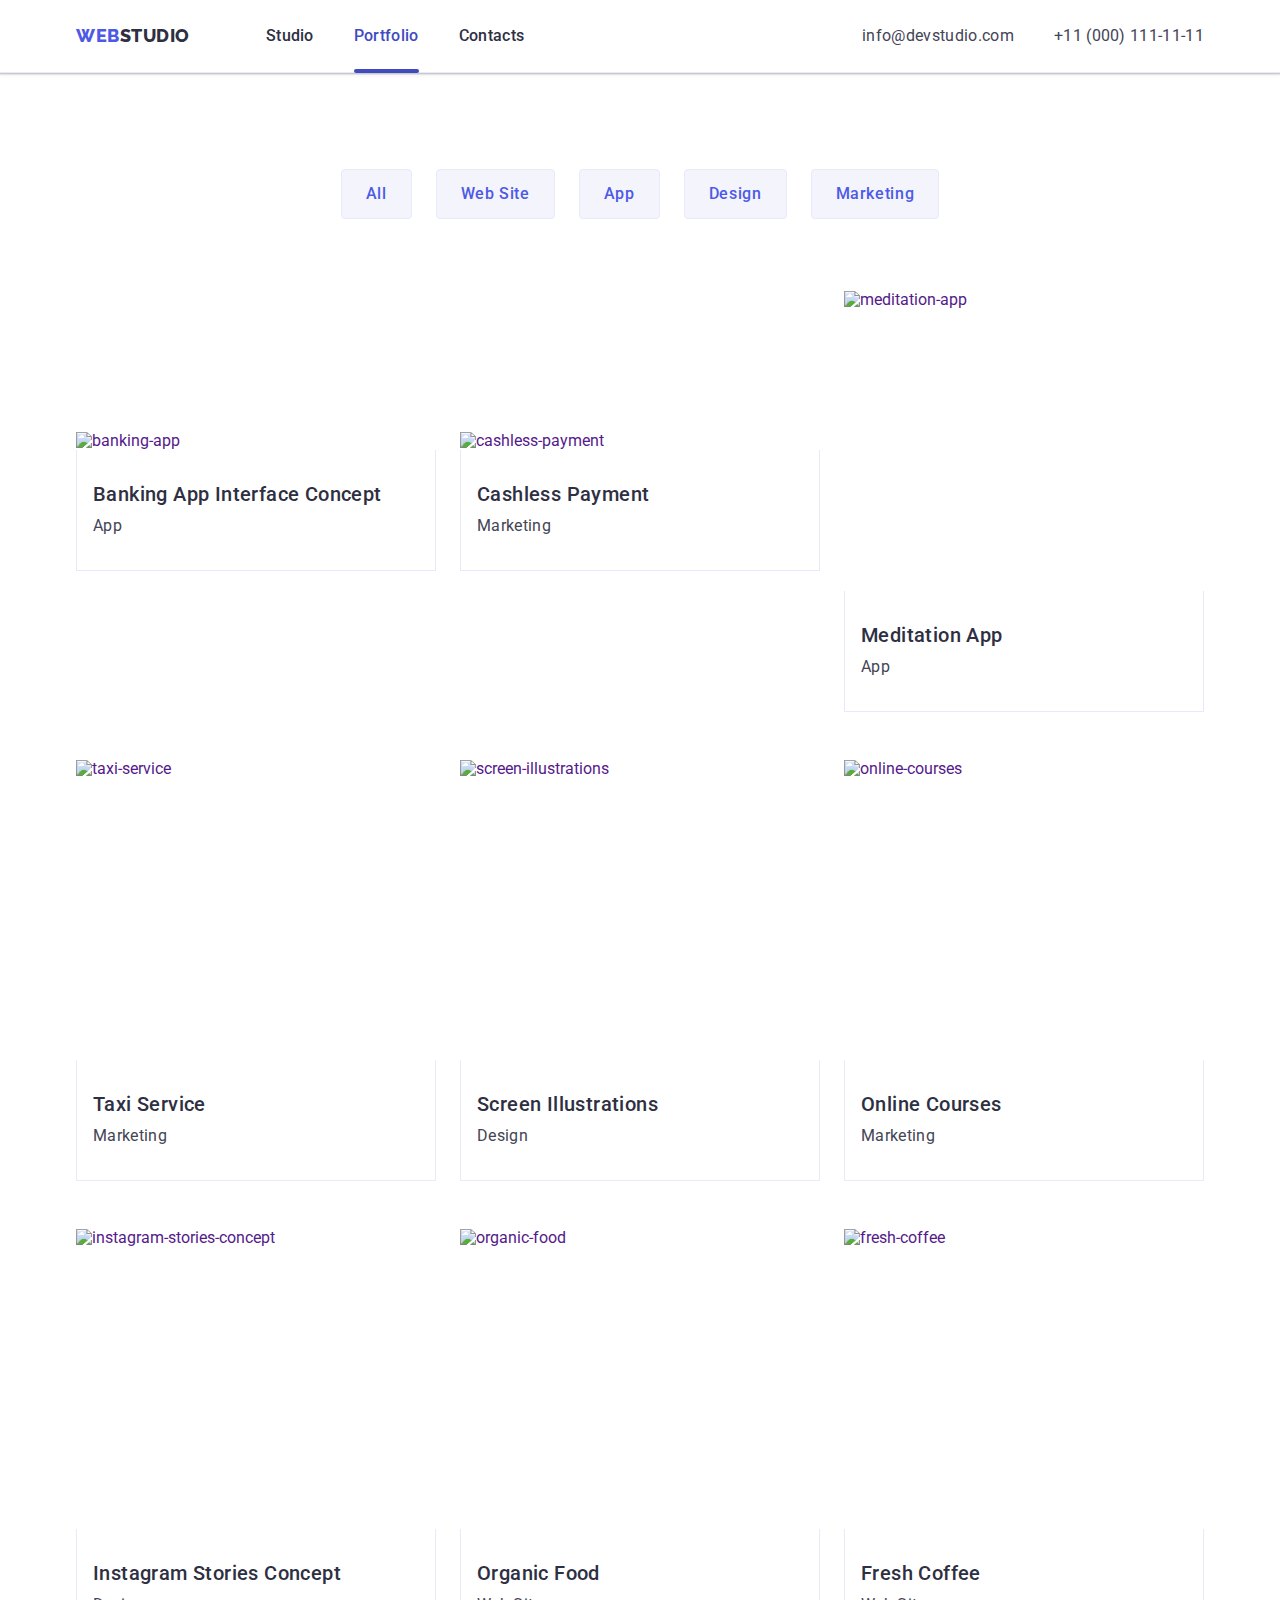
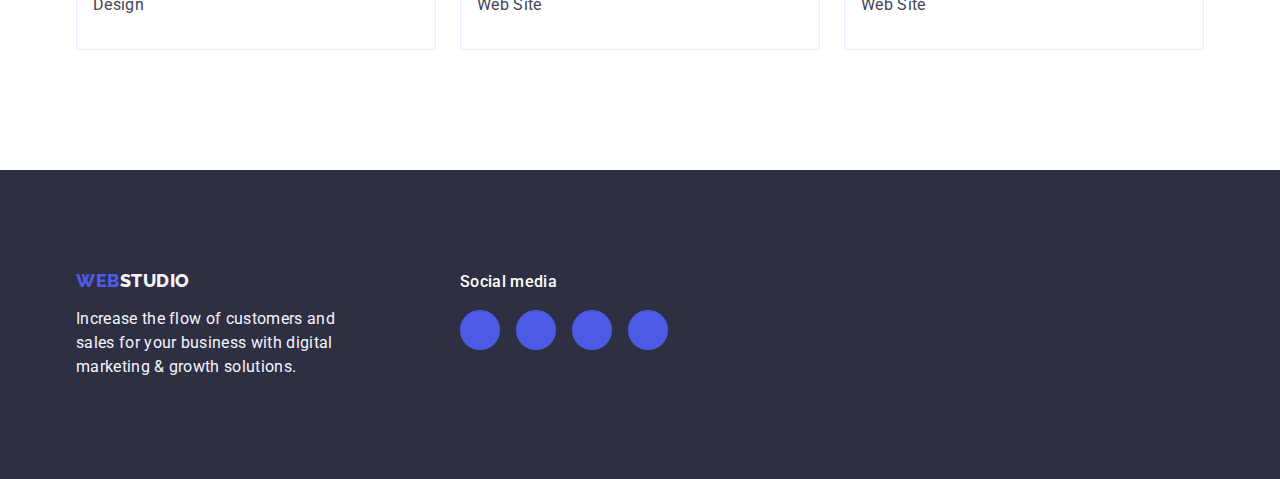
==== portfolio.html @ 6ad210fd "html" ====
<!DOCTYPE html>
<html lang="en">
  <head>
    <meta charset="UTF-8" />
    <title>webstudio</title>
    <link rel="preconnect" href="https://fonts.googleapis.com" />
    <link rel="preconnect" href="https://fonts.gstatic.com" crossorigin />
    <link rel="preconnect" href="https://fonts.googleapis.com" />
    <link rel="preconnect" href="https://fonts.gstatic.com" crossorigin />
    <link
      href="https://fonts.googleapis.com/css2?family=Raleway:wght@800&family=Roboto:wght@400;500;700;900&display=swap"
      rel="stylesheet"
    />
    <link
      rel="stylesheet"
      href="https://cdn.jsdelivr.net/npm/modern-normalize@1.1.0/modern-normalize.min.css"
    />
    <link rel="stylesheet" href="./css/styles.css" />
  </head>
  <body>
    <!-- Header -->
    <header class="header">
      <div class="page-header-container container">
        <nav class="main-nav">
          <a class="logo-link-header link" href="./index.html"
            >Web<span class="logo-color-header">Studio</span></a
          >
          <ul class="menu list">
            <li class="menu-item">
              <a class="menu-link link" href="./index.html">Studio</a>
            </li>
            <li class="menu-item">
              <a class="menu-link current link" href="./portfolio.html"
                >Portfolio</a
              >
            </li>
            <li class="menu-item">
              <a class="menu-link link" href="">Contacts</a>
            </li>
          </ul>
        </nav>

        <address class="contacts-header">
          <ul class="contacts-header-list list">
            <li class="contacts-header-item link">
              <a
                class="contacts-header-link link"
                href="mailto:info@devstudio.com"
                >info@devstudio.com</a
              >
            </li>
            <li class="contacts-header-item link">
              <a class="contacts-header-link link" href="tel:+110001111111"
                >+11 (000) 111-11-11</a
              >
            </li>
          </ul>
        </address>
      </div>
    </header>

    <!-- Main -->
    <main>
      <section class="portfolio">
        <div class="container">
          <!-- Portfolio-filters -->
          <h1 class="visually-hidden">Our Portfolio</h1>
          <ul class="filters-list list">
            <li class="filters-item">
              <button class="modal-btn" type="button">All</button>
            </li>
            <li class="filters-item">
              <button class="modal-btn" type="button">Web Site</button>
            </li>
            <li class="filters-item">
              <button class="modal-btn" type="button">App</button>
            </li>
            <li class="filters-item">
              <button class="modal-btn" type="button">Design</button>
            </li>
            <li class="filters-item">
              <button class="modal-btn" type="button">Marketing</button>
            </li>
          </ul>

          <!-- Portfolio-list -->
          <ul class="portfolio-list list">
            <li class="portfolio-item">
              <a class="portfolio-link link" href="">
                <div class="overlay-wrapper">
                  <img src="./images/img-1.jpg" alt="banking-app" width="360" />
                  <p class="overlay">
                    14 Stylish and User-Friendly App Design Concepts · Task
                    Manager App · Calorie Tracker App · Exotic Fruit Ecommerce
                    App · Cloud Storage App
                  </p>
                </div>
                <div class="portfolio-card-wrapper">
                  <h2 class="project-title">Banking App Interface Concept</h2>
                  <p class="project-text">App</p>
                </div>
              </a>
            </li>
            <li class="portfolio-item">
              <a class="portfolio-link link" href="">
                <div class="overlay-wrapper">
                  <img
                    src="./images/img-2.jpg"
                    alt="cashless-payment"
                    width="360"
                  />
                  <p class="overlay">
                    14 Stylish and User-Friendly App Design Concepts · Task
                    Manager App · Calorie Tracker App · Exotic Fruit Ecommerce
                    App · Cloud Storage App
                  </p>
                </div>
                <div class="portfolio-card-wrapper">
                  <h2 class="project-title">Cashless Payment</h2>
                  <p class="project-text">Marketing</p>
                </div>
              </a>
            </li>
            <li class="portfolio-item">
              <a class="portfolio-link link" href="">
                <div class="overlay-wrapper">
                  <img
                    src="./images/img-3.jpg"
                    alt="meditation-app"
                    width="360"
                    height="300"
                  />
                  <p class="overlay">
                    14 Stylish and User-Friendly App Design Concepts · Task
                    Manager App · Calorie Tracker App · Exotic Fruit Ecommerce
                    App · Cloud Storage App
                  </p>
                </div>
                <div class="portfolio-card-wrapper">
                  <h2 class="project-title">Meditation App</h2>
                  <p class="project-text">App</p>
                </div>
              </a>
            </li>
            <li class="portfolio-item">
              <a class="portfolio-link link" href="">
                <div class="overlay-wrapper">
                  <img
                    src="./images/img-4.jpg"
                    width="360"
                    height="300"
                    alt="taxi-service"
                  />
                  <p class="overlay">
                    14 Stylish and User-Friendly App Design Concepts · Task
                    Manager App · Calorie Tracker App · Exotic Fruit Ecommerce
                    App · Cloud Storage App
                  </p>
                </div>

                <div class="portfolio-card-wrapper">
                  <h2 class="project-title">Taxi Service</h2>
                  <p class="project-text">Marketing</p>
                </div>
              </a>
            </li>
            <li class="portfolio-item">
              <a class="portfolio-link link" href="">
                <div class="overlay-wrapper">
                  <img
                    src="./images/img-5.jpg"
                    width="360"
                    height="300"
                    alt="screen-illustrations"
                  />
                  <p class="overlay">
                    14 Stylish and User-Friendly App Design Concepts · Task
                    Manager App · Calorie Tracker App · Exotic Fruit Ecommerce
                    App · Cloud Storage App
                  </p>
                </div>
                <div class="portfolio-card-wrapper">
                  <h2 class="project-title">Screen Illustrations</h2>
                  <p class="project-text">Design</p>
                </div>
              </a>
            </li>
            <li class="portfolio-item">
              <a class="portfolio-link link" href="">
                <div class="overlay-wrapper">
                  <img
                    src="./images/img-6.jpg"
                    alt="online-courses"
                    width="360"
                    height="300"
                  />
                  <p class="overlay">
                    14 Stylish and User-Friendly App Design Concepts · Task
                    Manager App · Calorie Tracker App · Exotic Fruit Ecommerce
                    App · Cloud Storage App
                  </p>
                </div>
                <div class="portfolio-card-wrapper">
                  <h2 class="project-title">Online Courses</h2>
                  <p class="project-text">Marketing</p>
                </div>
              </a>
            </li>
            <li class="portfolio-item">
              <a class="portfolio-link link" href="">
                <div class="overlay-wrapper">
                  <img
                    src="./images/img-7.jpg"
                    width="360"
                    height="300"
                    alt="instagram-stories-concept"
                  />
                  <p class="overlay">
                    14 Stylish and User-Friendly App Design Concepts · Task
                    Manager App · Calorie Tracker App · Exotic Fruit Ecommerce
                    App · Cloud Storage App
                  </p>
                </div>
                <div class="portfolio-card-wrapper">
                  <h2 class="project-title">Instagram Stories Concept</h2>
                  <p class="project-text">Design</p>
                </div>
              </a>
            </li>
            <li class="portfolio-item">
              <a class="portfolio-link link" href="">
                <div class="overlay-wrapper">
                  <img
                    src="./images/img-8.jpg"
                    width="360"
                    height="300"
                    alt="organic-food"
                  />
                  <p class="overlay">
                    14 Stylish and User-Friendly App Design Concepts · Task
                    Manager App · Calorie Tracker App · Exotic Fruit Ecommerce
                    App · Cloud Storage App
                  </p>
                </div>
                <div class="portfolio-card-wrapper">
                  <h2 class="project-title">Organic Food</h2>
                  <p class="project-text">Web Site</p>
                </div>
              </a>
            </li>
            <li class="portfolio-item">
              <a class="portfolio-link link" href="">
                <div class="overlay-wrapper">
                  <img
                    src="./images/img-9.jpg"
                    width="360"
                    height="300"
                    alt="fresh-coffee"
                  />
                  <p class="overlay">
                    14 Stylish and User-Friendly App Design Concepts · Task
                    Manager App · Calorie Tracker App · Exotic Fruit Ecommerce
                    App · Cloud Storage App
                  </p>
                </div>
                <div class="portfolio-card-wrapper">
                  <h2 class="project-title">Fresh Coffee</h2>
                  <p class="project-text">Web Site</p>
                </div>
              </a>
            </li>
          </ul>
        </div>
      </section>
    </main>

    <!-- Footer -->
    <footer class="footer-block">
      <div class="footer-wrapper container">
        <div class="footer-left-side">
          <a class="logo-link-footer link" href="./index.html"
            >Web<span class="logo-color-footer">Studio</span></a
          >
          <p class="footer-text">
            Increase the flow of customers and sales for your business with
            digital marketing & growth solutions.
          </p>
        </div>
        <div class="footer-right-side">
          <p class="footer-right-side-title">Social media</p>
          <ul class="social-list-footer list">
            <li class="social-list-footer-item">
              <a class="social-list-footer-link" href="">
                <svg class="social-list-footer-icon" width="24" height="24">
                  <use href="./images/icons.svg#icon-instagram"></use>
                </svg>
              </a>
            </li>
            <li class="social-list-footer-item">
              <a class="social-list-footer-link" href="">
                <svg class="social-list-footer-icon" width="24" height="24">
                  <use href="./images/icons.svg#icon-twitter"></use>
                </svg>
              </a>
            </li>
            <li class="social-list-footer-item">
              <a class="social-list-footer-link" href="">
                <svg class="social-list-footer-icon" width="24" height="24">
                  <use href="./images/icons.svg#icon-facebook"></use>
                </svg>
              </a>
            </li>
            <li class="social-list-footer-item">
              <a class="social-list-footer-link" href="">
                <svg class="social-list-footer-icon" width="24" height="24">
                  <use href="./images/icons.svg#icon-linkedin"></use>
                </svg>
              </a>
            </li>
          </ul>
        </div>
      </div>
    </footer>
  </body>
</html>
---- css/styles.css ----
:root {
  --primary-font: 'Roboto', sans-serif;
  --secondary-font: 'Raleway', sans-serif;
  --primary-text-color: #2e2f42;
  --secondary-text-color: #434455;
  --text-color-hover: #4d5ae5;
  --accent-color: #404bbf;
  --btn-border-color: #e7e9fc;
  --background-color: #ffffff;
  --background-btn-filters: #f4f4fd;
}

h1,
h2,
h3,
h4,
h5,
h6,
p {
  margin-top: 0;
  margin-bottom: 0;
}

ul,
ol {
  margin-top: 0;
  margin-bottom: 0;
  padding-left: 0;
}

img {
  display: block;
}

button {
  cursor: pointer;
}

.list {
  list-style: none;
}
.link {
  text-decoration: none;
}
body {
  font-family: var(--primary-font);
  color: #434455;
  background-color: var(--background-color);
}

/*=================Components========================*/

.container {
  padding: 0 15px;
  width: 1158px;
  margin: 0 auto;
}

.section {
  padding-top: 120px;
  padding-bottom: 120px;
}

.project-title {
  font-weight: 500;
  font-size: 20px;
  line-height: 1.2;
  letter-spacing: 0.02em;
  color: var(--primary-text-color);
  margin-bottom: 8px;
}

.project-text {
  font-size: 16px;
  line-height: 1.5;
  letter-spacing: 0.02em;
  color: var(--secondary-text-color);
}

.title {
  margin-bottom: 72px;
  font-weight: 700;
  font-size: 36px;
  line-height: 1.1;
  margin-left: auto;
  margin-right: auto;
  text-align: center;
  letter-spacing: 0.02em;
  text-transform: capitalize;
  color: var(--primary-text-color);
}

.visually-hidden {
  position: absolute;
  white-space: nowrap;
  width: 1px;
  height: 1px;
  overflow: hidden;
  border: 0;
  padding: 0;
  clip: rect(0 0 0 0);
  clip-path: inset(50%);
  margin: -1px;
}

/*=================Components========================*/

/*=================Header============================*/

.header {
  border-bottom: 1px solid #e7e9fc;
  box-shadow: 0px 2px 1px rgba(46, 47, 66, 0.08),
    0px 1px 1px rgba(46, 47, 66, 0.16), 0px 1px 6px rgba(46, 47, 66, 0.08);
}

.page-header-container {
  display: flex;
  align-items: center;
  justify-content: space-between;
}

.main-nav {
  display: flex;
  align-items: center;
}

.menu {
  display: flex;
  align-items: center;
}

.menu-item:not(:last-child) {
  margin-right: 40px;
}

.contacts-header-list {
  gap: 40px;
  display: flex;
  align-items: center;
}

.logo-link-header {
  padding: 24px 0;
  margin-right: 76px;
  font-family: var(--secondary-font);
  font-weight: 800;
  font-size: 18px;
  line-height: 1.17;
  display: block;
  align-items: center;
  letter-spacing: 0.03em;
  text-transform: uppercase;
  text-decoration: none;
  color: var(--text-color-hover);
}

.logo-color-header {
  color: var(--primary-text-color);
}

.menu-link {
  position: relative;
  font-weight: 500;
  font-size: 16px;
  line-height: 1.5;
  letter-spacing: 0.02em;
  color: var(--primary-text-color);
  display: block;
  padding: 24px 0;
  transition: color 250ms cubic-bezier(0.4, 0, 0.2, 1);
}

.current {
  color: #404bbf;
}

.current::after {
  content: '';
  position: absolute;
  left: 0;
  bottom: -1px;
  height: 4px;
  background-color: #404bbf;
  border-radius: 2px;
  width: 100%;
}

.menu-link:hover,
.menu-link:focus {
  color: var(--accent-color);
}

.contacts-header {
  font-style: normal;
}

.contacts-header:not(:last-child) {
  margin-right: 24px;
}

.contacts-header-link {
  text-decoration: none;
  font-weight: 400;
  font-size: 16px;
  line-height: 1.5;
  letter-spacing: 0.02em;
  color: #434455;
  display: block;
  padding: 24px 0;
  transition: color 250ms cubic-bezier(0.4, 0, 0.2, 1);
}

.contacts-header-link:hover,
.contacts-header-link:focus {
  color: var(--accent-color);
}

/*=================Header============================*/

/*=================Hero============================*/

.main-title {
  font-weight: 700;
  font-size: 56px;
  line-height: 1.07;
  max-width: 496px;
  margin-left: auto;
  margin-right: auto;
  margin-bottom: 48px;
  text-align: center;
  letter-spacing: 0.02em;
  color: #ffffff;
}

.hero {
  max-width: 1440px;
  background-repeat: no-repeat;
  background-position: center;
  background-image: linear-gradient(
      rgba(46, 47, 66, 0.7),
      rgba(46, 47, 66, 0.7)
    ),
    url('../images/bg-hero.jpg');
  background-size: cover;
  background-color: #2e2f42;
  padding-top: 188px;
  padding-bottom: 188px;
  margin-left: auto;
  margin-right: auto;
}

.hero-btn {
  font-family: var(--primary-font);
  font-weight: 500;
  font-size: 16px;
  line-height: 1.5;
  letter-spacing: 0.04em;
  background: #4d5ae5;
  color: #ffffff;
  display: block;
  margin: 48px auto 0 auto;
  text-align: center;
  border-radius: 4px;
  padding: 16px 32px;
  min-width: 169px;
  border: none;
  box-shadow: 0px 4px 4px rgba(0, 0, 0, 0.15);
  transition: background-color 250ms cubic-bezier(0.4, 0, 0.2, 1);
}

.hero-btn:hover,
.hero-btn:focus {
  background: var(--accent-color);
  color: #ffffff;
}

/*=================Hero============================*/

/*=================Features========================*/

.features-icon-wrapper {
  display: flex;
  align-items: center;
  justify-content: center;
  margin-bottom: 8px;
  height: 112px;
  background: #f4f4fd;
  border-radius: 4px;
}

.features {
  padding: 120px 0;
}

.features-list {
  gap: 24px;
  display: flex;
  align-items: top;
}

.features-item {
  width: calc((100% - 72px) / 4);
}

/*=================Features========================*/

/*=================Services========================*/

.services-list {
  gap: 24px;
  display: flex;
  align-items: center;
}

.services-item {
  width: calc((100% - 48px) / 3);
}

.services {
  padding-bottom: 120px;
}

/*=================Services========================*/

/*=================Our team =======================*/

.our-team-text {
  margin-bottom: 8px;
}

.social-list-icon {
  fill: #f4f4fd;
}

.social-list-link {
  width: 100%;
  height: 100%;
  background-color: #4d5ae5;
  border-radius: 50%;
  display: flex;
  align-items: center;
  justify-content: center;
  transition: background-color 250ms cubic-bezier(0.4, 0, 0.2, 1);
}

.social-list-link:hover,
.social-list-link:focus {
  background-color: #404bbf;
}

.social-list-item {
  width: 40px;
  height: 40px;
}

.social-list {
  gap: 24px;
  display: flex;
  justify-content: center;
}

.our-team-list {
  display: flex;
  align-items: center;
  flex-wrap: wrap;
  gap: 24px;
}

.our-team {
  background-color: #f4f4fd;
}

.our-team-item {
  flex-basis: calc((100% - 72px) / 4);
  box-shadow: 0px 1px 6px rgba(46, 47, 66, 0.08),
    0px 1px 1px rgba(46, 47, 66, 0.16), 0px 2px 1px rgba(46, 47, 66, 0.08);
  border-radius: 0px 0px 4px 4px;
  background-color: #ffffff;
}

.our-team-card-wrapper {
  text-align: center;
  padding: 32px 0;
}

/*=================Our team========================*/

/*================= Customers ========================*/

.customers-icon {
  fill: currentColor;
}

.customers-icon:hover,
.customers-icon:focus {
  fill: #404bbf;
}

.customers-list {
  display: flex;
  gap: 24px;
}

.customers-list-item {
  width: calc((100% - 120px) / 6);
  background-color: #ffffff;
  height: 88px;
}

.customers-link {
  display: flex;
  align-items: center;
  justify-content: center;
  color: #8e8f99;
  border: 1px solid #8e8f99;
  border-radius: 4px;
  width: 100%;
  height: 100%;
  transition: border-color 250ms cubic-bezier(0.4, 0, 0.2, 1),
    color 250ms cubic-bezier(0.4, 0, 0.2, 1);
}

.customers-link:hover,
.customers-link:focus {
  border-color: #404bbf;
  color: #404bbf;
}

/*================= Customers ========================*/

/*=================Filters=========================*/

.filters-list {
  gap: 24px;
  display: flex;
  margin-bottom: 72px;
  align-items: center;
  justify-content: center;
}

.modal-btn {
  border: 1px solid var(--btn-border-color);
  border-radius: 4px;
  padding: 12px 24px;
  font-family: var(--primary-font);
  font-weight: 500;
  font-size: 16px;
  line-height: 1.5;
  display: flex;
  align-items: center;
  text-align: center;
  cursor: pointer;
  letter-spacing: 0.04em;
  color: var(--text-color-hover);
  background-color: var(--background-btn-filters);
  transition: color 250ms cubic-bezier(0.4, 0, 0.2, 1),
    background-color 250ms cubic-bezier(0.4, 0, 0.2, 1),
    border-color 250ms cubic-bezier(0.4, 0, 0.2, 1),
    box-shadow 250ms cubic-bezier(0.4, 0, 0.2, 1);
}

.modal-btn:hover,
.modal-btn:focus {
  border: 1px solid transparent;
  background: var(--accent-color);
  box-shadow: 0px 3px 1px rgba(0, 0, 0, 0.1), 0px 2px 1px rgba(0, 0, 0, 0.08),
    0px 2px 2px rgba(0, 0, 0, 0.12);
  border-radius: 4px;
  color: #ffffff;
}

/*=================Filters==========================*/

/*=================Portfolio list===================*/

.portfolio-link {
  display: block;
  transition: box-shadow 250ms cubic-bezier(0.4, 0, 0.2, 1);
}

.portfolio-link:hover,
.portfolio-link:focus {
  box-shadow: 0px 1px 6px rgba(46, 47, 66, 0.08),
    0px 1px 1px rgba(46, 47, 66, 0.16), 0px 2px 1px rgba(46, 47, 66, 0.08);
  transform: translateY(0%);
}

.portfolio {
  padding: 96px 0 120px;
}

.portfolio-list {
  column-gap: 24px;
  row-gap: 48px;
  display: flex;
  align-items: center;
  flex-wrap: wrap;
}

.portfolio-item {
  width: calc((100% - 48px) / 3);
}

.portfolio-card-wrapper {
  padding: 32px 16px;
  border-bottom: 1px solid var(--btn-border-color);
  border-left: 1px solid var(--btn-border-color);
  border-right: 1px solid var(--btn-border-color);
  border-top: none;
}

/*=================Portfolio list===================*/

/*=================Footer============================*/

.social-list-footer-icon {
  fill: #f4f4fd;
}

.social-list-footer {
  display: flex;
  justify-content: center;
  gap: 16px;
}

.social-list-footer-item {
  width: 40px;
  height: 40px;
}

.social-list-footer-link {
  width: 100%;
  height: 100%;
  border-radius: 50%;
  background-color: #4d5ae5;
  display: flex;
  align-items: center;
  justify-content: center;
  transition: background-color 250ms cubic-bezier(0.4, 0, 0.2, 1);
}

.social-list-footer-link:hover,
.social-list-footer-link:focus {
  background-color: #31d0aa;
}

.footer-right-side-title {
  font-family: var(--primary-font);
  font-weight: 500;
  font-size: 16px;
  line-height: 1.5;
  letter-spacing: 0.02em;
  color: #ffffff;
  margin-bottom: 16px;
}

.footer-left-side {
  margin-right: 120px;
}

.footer-wrapper {
  display: flex;
  align-items: baseline;
}

.logo-link-footer {
  display: inline-block;
  margin-bottom: 16px;
  font-family: var(--secondary-font);
  font-weight: 800;
  font-size: 18px;
  line-height: 1.17;
  letter-spacing: 0.03em;
  text-transform: uppercase;
  text-decoration: none;
  color: var(--text-color-hover);
}

.logo-color-footer {
  color: #f4f4fd;
}

.footer-text {
  font-size: 16px;
  line-height: 1.5;
  letter-spacing: 0.02em;
  color: #f4f4fd;
  width: 264px;
}

.footer-block {
  padding: 100px 0 100px 0;
  background: #2e2f42;
}

/*================ Footer =======================*/

/*================ Animation Portfolio ==========*/

.overlay-wrapper {
  position: relative;
  overflow: hidden;
}

.overlay {
  transform: translate(0, 100%);
  position: absolute;
  top: 0;
  left: 0;
  width: 100%;
  height: 100%;
  /* overflow-y: scroll; */
  background-color: #4d5ae5;
  font-weight: 400;
  font-size: 16px;
  line-height: 1.5;
  letter-spacing: 0.02em;
  color: #f4f4fd;
  padding-top: 40px;
  padding-left: 32px;
  padding-right: 32px;
  padding-bottom: 40px;
  transition: transform 250ms cubic-bezier(0.4, 0, 0.2, 1);
}

.portfolio-link:hover .overlay,
.portfolio-link:focus .overlay {
  transform: translateY(0%);
}

/*================ Animation Portfolio ==========*/

/*================ Modal window =================*/

.backdrop {
  position: fixed;
  top: 0;
  left: 0;
  width: 100%;
  height: 100%;
  z-index: 100;
  background: rgba(46, 47, 66, 0.4);
  transition: opacity 250ms cubic-bezier(0.4, 0, 0.2, 1),
    visibility 250ms cubic-bezier(0.4, 0, 0.2, 1);
}

.backdrop.is-hidden {
  visibility: hidden;
  opacity: 0;
  pointer-events: none;
}

.modal {
  position: absolute;
  top: 50%;
  left: 50%;
  transform: translate(-50%, -50%);
  width: 408px;
  min-height: 576px;
  height: 584px;
  background-color: #fcfcfc;
  box-shadow: 0px 1px 1px rgba(0, 0, 0, 0.14), 0px 1px 3px rgba(0, 0, 0, 0.12),
    0px 2px 1px rgba(0, 0, 0, 0.2);
  border-radius: 4px;
  transition: transform 250ms cubic-bezier(0.4, 0, 0.2, 1);
}

.modal-close-btn {
  position: absolute;
  top: 24px;
  right: 24px;
  display: flex;
  justify-content: center;
  align-items: center;
  width: 24px;
  height: 24px;
  border-radius: 50%;
  background-color: #e7e9fc;
  border: 1px solid rgba(0, 0, 0, 0.1);
  padding: 0;
  transition: background-color 250ms cubic-bezier(0.4, 0, 0.2, 1),
    border 250ms cubic-bezier(0.4, 0, 0.2, 1);
}

.modal-close-icon {
  transition: fill 250ms cubic-bezier(0.4, 0, 0.2, 1);
}
.modal-close-btn:hover,
.modal-close-btn:focus {
  background-color: #404bbf;
  border: none;
}

.modal-close-btn:hover .modal-close-icon,
.modal-close-btn:focus .modal-close-icon {
  fill: #ffffff;
}
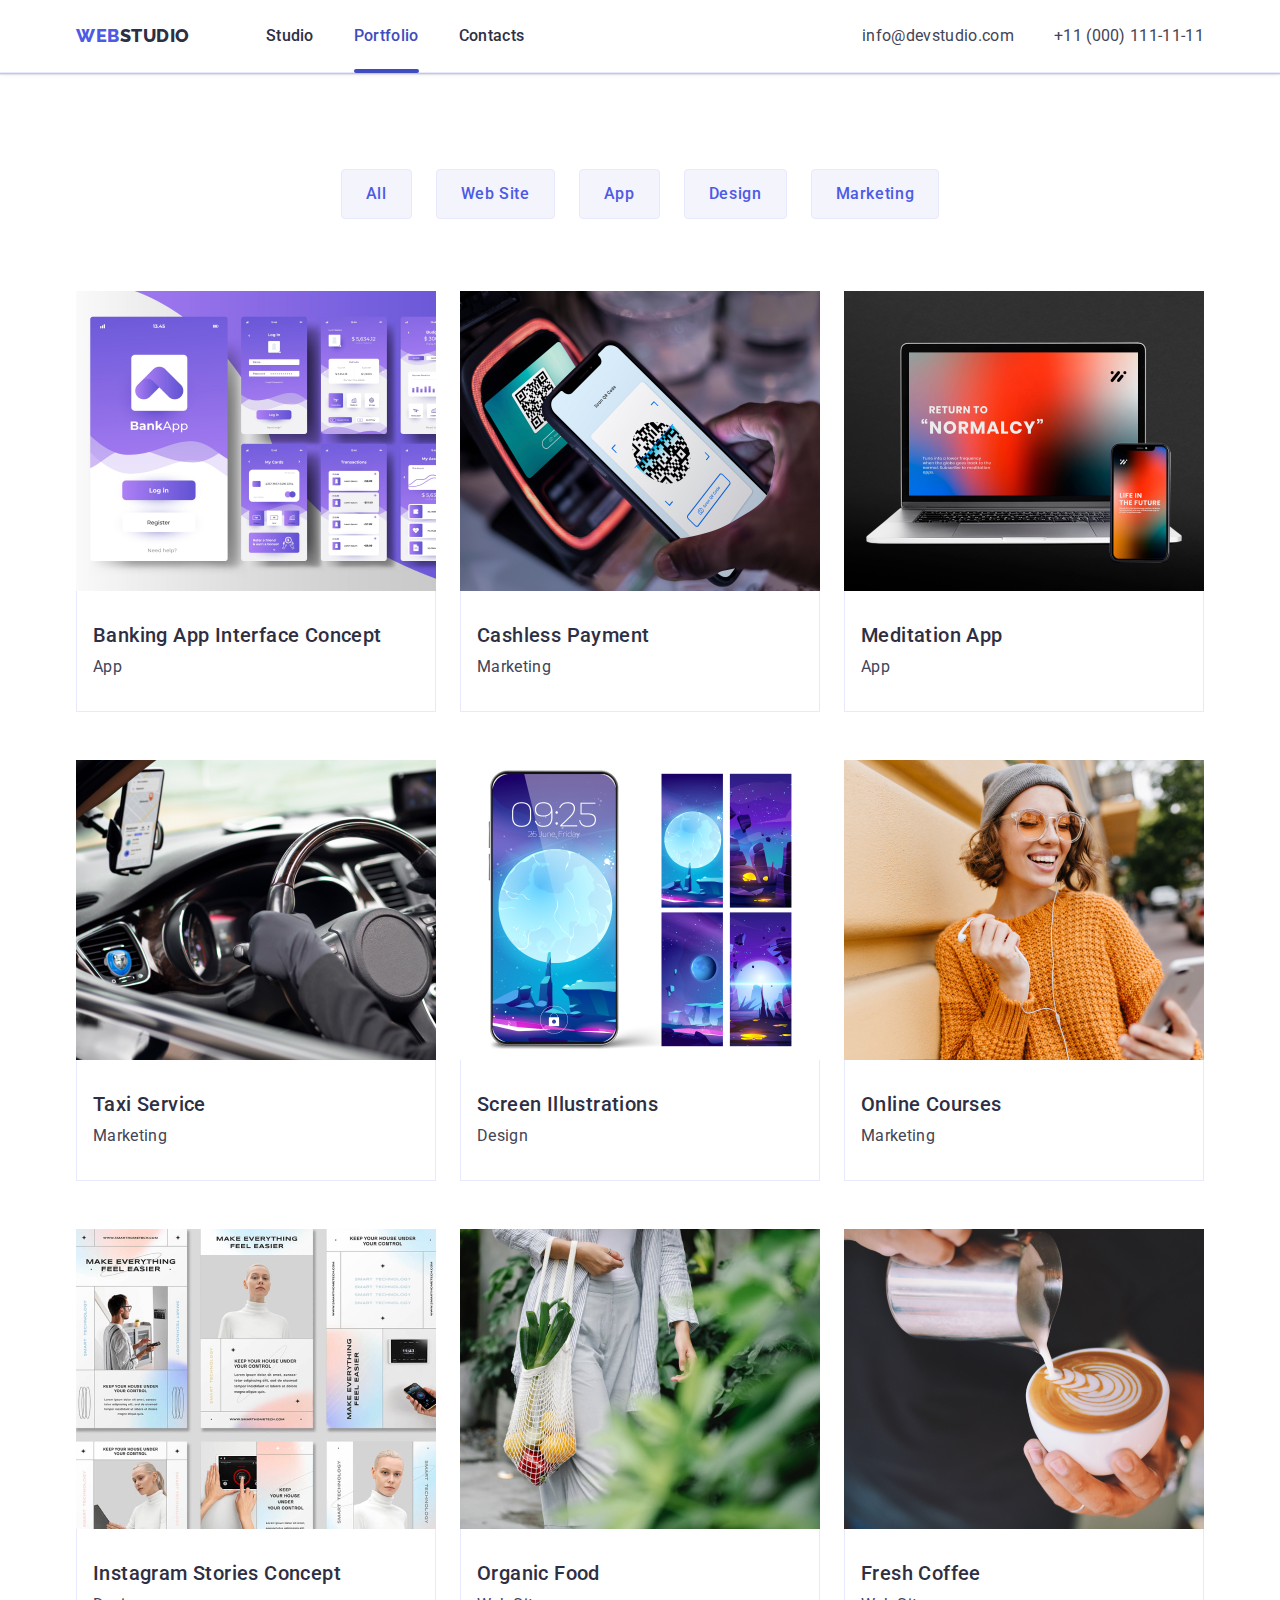
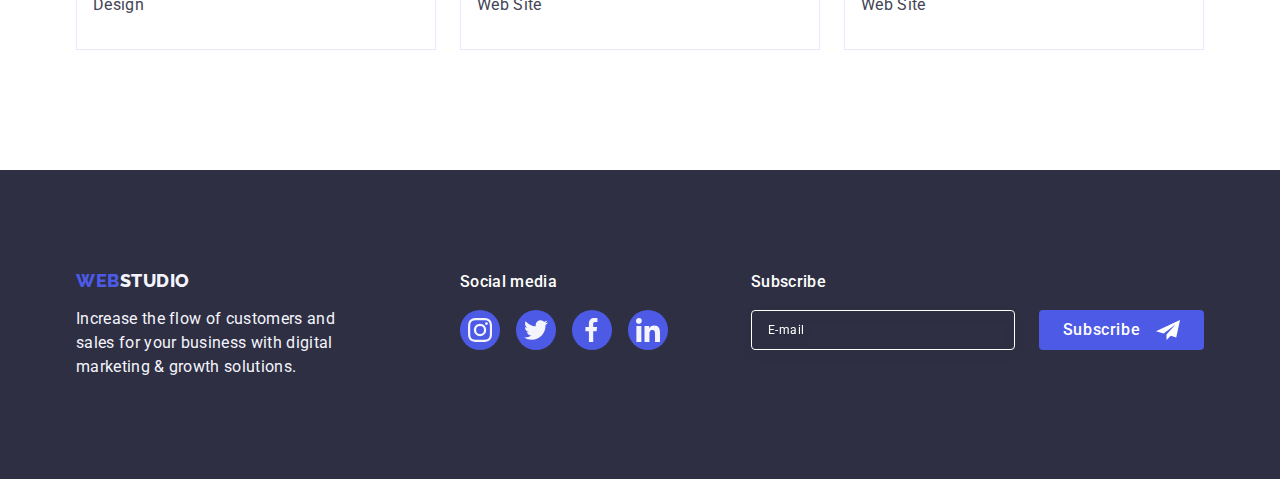
==== commit 24984483: "footer" ====
--- a/portfolio.html
+++ b/portfolio.html
@@ -319,6 +319,26 @@
             </li>
           </ul>
         </div>
+        <div class="subscribe-container">
+          <p class="subscribe-form-title">Subscribe</p>
+          <form class="subscribe-wrapper">
+            <label class="subscribe-form">
+              <input
+                class="subscribe-form-input"
+                type="email"
+                name="user_email"
+                placeholder="E-mail"
+                required
+              />
+            </label>
+            <button class="btn-subscribe" type="submit">
+              Subscribe
+              <svg class="subscribe-send-icon" width="24" height="24">
+                <use href="./images/icons.svg#icon-send"></use>
+              </svg>
+            </button>
+          </form>
+        </div>
       </div>
     </footer>
   </body>
--- a/css/styles.css
+++ b/css/styles.css
@@ -651,6 +651,7 @@
 }
 
 .modal {
+  padding: 72px 24px 24px 24px;
   position: absolute;
   top: 50%;
   left: 50%;
@@ -695,3 +696,249 @@
 .modal-close-btn:focus .modal-close-icon {
   fill: #ffffff;
 }
+
+/*================ Modal window =================*/
+
+/*================ Modal field ==================*/
+
+.modal-contact-title {
+  margin-bottom: 16px;
+  font-weight: 500;
+  font-size: 16px;
+  line-height: 1.5;
+  text-align: center;
+  letter-spacing: 0.02em;
+  color: var(--primary-text-color);
+}
+
+.modal-contact-form-field-wrapper {
+  display: block;
+  margin-bottom: 8px;
+}
+
+.modal-contact-form-input {
+  width: 100%;
+  height: 40px;
+  padding-left: 38px;
+  border: 1px solid rgba(46, 47, 66, 0.4);
+  border-radius: 4px;
+}
+
+.modal-contact-form-input:focus {
+  outline: none;
+  border: 1px solid var(--text-color-hover);
+  transition: border 250ms cubic-bezier(0.4, 0, 0.2, 1);
+}
+
+.modal-contact-form-field-comment-wrapper {
+  display: block;
+  margin-bottom: 16px;
+}
+
+.contact-form-comment {
+  width: 100%;
+  height: 120px;
+  resize: none;
+  border: 1px solid rgba(46, 47, 66, 0.4);
+  border-radius: 4px;
+  padding: 8px 16px;
+  transition: border 250ms cubic-bezier(0.4, 0, 0.2, 1);
+}
+
+.contact-form-comment::placeholder {
+  font-family: var(--primary-font);
+  font-size: 12px;
+  line-height: 1.17;
+  letter-spacing: 0.04em;
+  color: rgba(46, 47, 66, 0.4);
+}
+
+.contact-form-comment:focus {
+  outline: none;
+  border: 1px solid var(--text-color-hover);
+  border-radius: 4px;
+}
+
+.modal-contact-form-desc {
+  display: block;
+  margin-bottom: 4px;
+  font-family: var(--primary-font);
+  font-size: 12px;
+  line-height: 1.17;
+  letter-spacing: 0.01em;
+  color: #8e8f99;
+}
+
+.contact-form-checkbox-wrapper {
+  margin-bottom: 24px;
+}
+
+.modal-contact-form-policy {
+  font-family: var(--primary-font);
+  font-size: 12px;
+  line-height: 1.17;
+  letter-spacing: 0.01em;
+  color: #8e8f99;
+  margin-left: 8px;
+  cursor: pointer;
+}
+
+.policy {
+  display: flex;
+  align-items: center;
+}
+
+.privacy-policy {
+  font-family: var(--primary-font);
+  font-size: 12px;
+  line-height: 1.17;
+  letter-spacing: 0.01em;
+  text-decoration-line: underline;
+  color: var(--text-color-hover);
+}
+
+.modal-contact-form-submit {
+  font-family: var(--primary-font);
+  font-weight: 500;
+  font-size: 16px;
+  line-height: 1.5;
+  letter-spacing: 0.04em;
+  background: #4d5ae5;
+  color: #ffffff;
+  display: block;
+  text-align: center;
+  margin-left: auto;
+  margin-right: auto;
+  margin-bottom: 24px;
+  border-radius: 4px;
+  padding: 16px 32px;
+  min-width: 169px;
+  border: none;
+  box-shadow: 0px 4px 4px rgba(0, 0, 0, 0.15);
+  transition: background-color 250ms cubic-bezier(0.4, 0, 0.2, 1);
+}
+
+.modal-contact-form-submit:hover,
+.modal-contact-form-submit:focus {
+  background: var(--accent-color);
+  color: #ffffff;
+}
+
+.modal-contact-form-input-wrapper {
+  position: relative;
+  display: block;
+}
+
+.modal-contact-form-icon {
+  top: 50%;
+  transform: translateY(-50%);
+  left: 16px;
+  position: absolute;
+  display: block;
+  fill: var(--primary-text-color);
+  transition: fill 250ms cubic-bezier(0.4, 0, 0.2, 1);
+}
+
+.modal-contact-form-input:focus + .modal-contact-form-icon {
+  fill: var(--text-color-hover);
+}
+
+.contact-form-own-checkbox {
+  border: 1px solid rgba(46, 47, 66, 0.4);
+  border-radius: 2px;
+  cursor: pointer;
+}
+
+/* .contact-form-check-icon {
+  opacity: 0;
+} */
+
+.contact-form-checkbox:checked + .contact-form-own-checkbox {
+  padding: 4px 3px;
+  border-radius: 2px;
+  background: #404bbf;
+  border: 1px solid #404bbf;
+
+  transition: background-color 250ms cubic-bezier(0.4, 0, 0.2, 1),
+    border 250ms cubic-bezier(0.4, 0, 0.2, 1);
+}
+
+.contact-form-checkbox {
+  appearance: none;
+  position: absolute;
+}
+
+/*================ Modal field ==================*/
+
+/*================ Subscribe ====================*/
+
+.subscribe-container {
+  margin-left: auto;
+}
+
+.subscribe-wrapper {
+  display: flex;
+}
+
+.subscribe-form {
+  margin-right: 24px;
+}
+
+.subscribe-form-title {
+  margin-bottom: 16px;
+  font-family: var(--primary-font);
+  font-weight: 500;
+  font-size: 16px;
+  line-height: 1.5;
+  letter-spacing: 0.02em;
+  color: #ffffff;
+}
+
+.subscribe-form-input {
+  width: 264px;
+  height: 40px;
+  border: 1px solid #ffffff;
+  background-color: transparent;
+  font-size: 12px;
+  line-height: 1.5;
+  letter-spacing: 0.04em;
+  padding-left: 16px;
+  filter: drop-shadow(0px 4px 4px rgba(0, 0, 0, 0.15));
+  border-radius: 4px;
+  color: #ffffff;
+  outline: none;
+}
+
+.subscribe-form-input::placeholder {
+  color: #ffffff;
+}
+
+.btn-subscribe {
+  min-width: 165px;
+  height: 40px;
+  display: flex;
+  justify-content: center;
+  align-items: center;
+  font-family: var(--primary-font);
+  font-weight: 500;
+  font-size: 16px;
+  line-height: 1.5;
+  letter-spacing: 0.04em;
+  color: #ffffff;
+  cursor: pointer;
+  background-color: var(--text-color-hover);
+  border: none;
+  border-radius: 4px;
+}
+
+.btn-subscribe:hover,
+.btn-subscribe:focus {
+  background: var(--accent-color);
+  color: #ffffff;
+}
+
+.subscribe-send-icon {
+  margin-left: 16px;
+}
+
+/*================ Subscribe ====================*/
